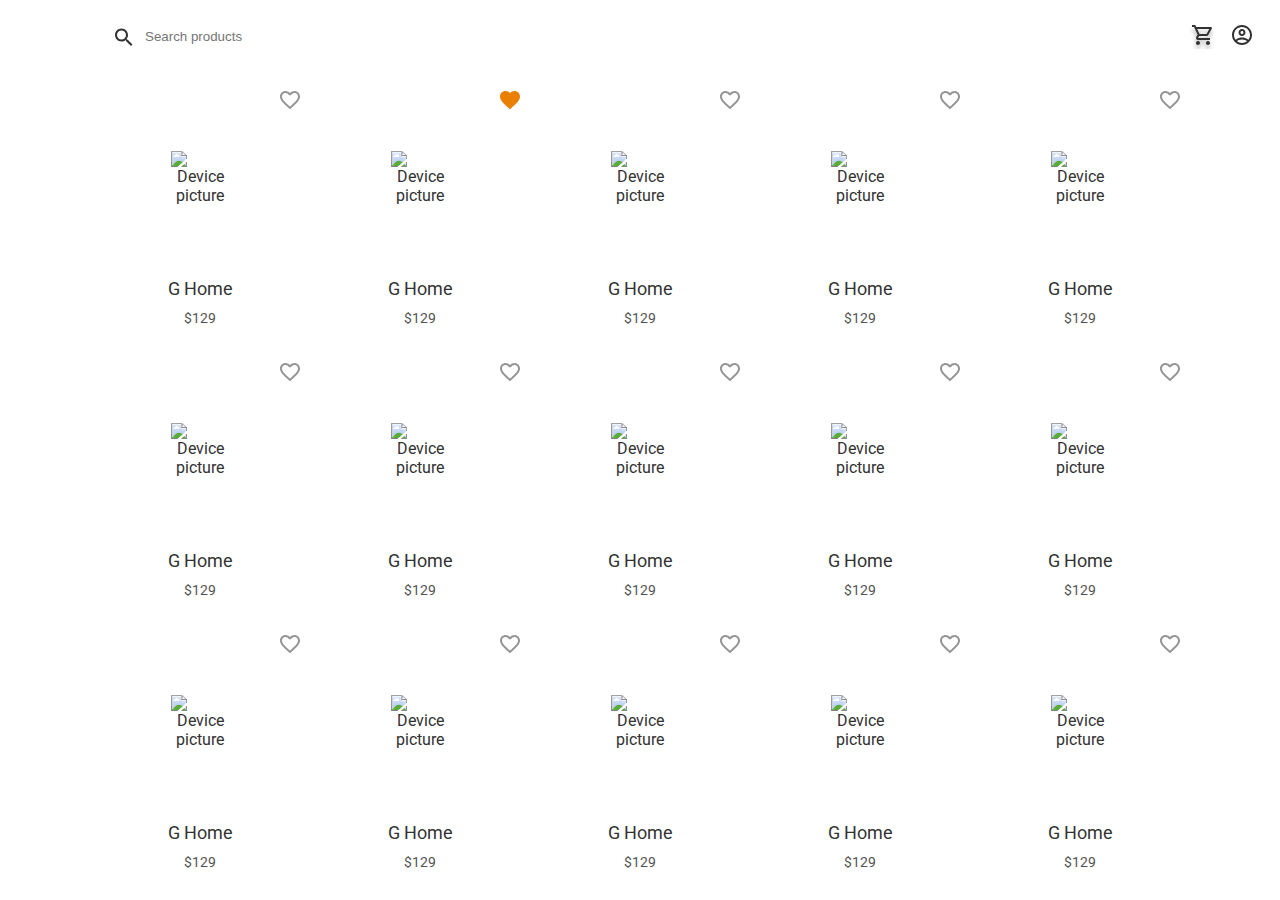
==== index.html @ ffc3e1f5 "first version of hw" ====
<!DOCTYPE html>
<html lang="en">
<head>
    <meta charset="UTF-8">
    <meta http-equiv="X-UA-Compatible" content="IE=edge">
    <meta name="viewport" content="width=device-width, initial-scale=1.0">
    <link rel="stylesheet" href="styles.css">
    <link rel="preconnect" href="https://fonts.gstatic.com">
    <link href="https://fonts.googleapis.com/css2?family=Roboto:ital,wght@0,100;0,300;0,400;0,500;0,700;0,900;1,100;1,300;1,400;1,500;1,700;1,900&display=swap" rel="stylesheet">
    <title>Document</title>
</head>
<body>
    <header class="header">
        <div class="header-item search-item">
            <input type="search" id="search" placeholder="Search products" />
            <svg class="svg-item-icon" width="26" height="26" viewBox="0 0 26 26" xmlns="http://www.w3.org/2000/svg">
                <path d="M16.5 14H15.71L15.43 13.73C16.41 12.59 17 11.11 17 9.5C17 5.91 14.09 3 10.5 3C6.91 3 4 5.91 4 9.5C4 13.09 6.91 16 10.5 16C12.11 16 13.59 15.41 14.73 14.43L15 14.71V15.5L20 20.49L21.49 19L16.5 14ZM10.5 14C8.01 14 6 11.99 6 9.5C6 7.01 8.01 5 10.5 5C12.99 5 15 7.01 15 9.5C15 11.99 12.99 14 10.5 14Z"/>
            </svg>
        </div>
        <div class="header-item">
            <svg class="svg-item" width="26" height="26" viewBox="0 0 26 26" fill="none" xmlns="http://www.w3.org/2000/svg">
                <g filter="url(#filter0_d)">
                <path d="M18.55 13C19.3 13 19.96 12.59 20.3 11.97L23.88 5.48C24.25 4.82 23.77 4 23.01 4H8.21L7.27 2H4V4H6L9.6 11.59L8.25 14.03C7.52 15.37 8.48 17 10 17H22V15H10L11.1 13H18.55ZM9.16 6H21.31L18.55 11H11.53L9.16 6ZM10 18C8.9 18 8.01 18.9 8.01 20C8.01 21.1 8.9 22 10 22C11.1 22 12 21.1 12 20C12 18.9 11.1 18 10 18ZM20 18C18.9 18 18.01 18.9 18.01 20C18.01 21.1 18.9 22 20 22C21.1 22 22 21.1 22 20C22 18.9 21.1 18 20 18Z" fill="#323232"/>
                </g>
                <defs>
                <filter id="filter0_d" x="-1" y="0" width="32" height="32" filterUnits="userSpaceOnUse" color-interpolation-filters="sRGB">
                <feFlood flood-opacity="0" result="BackgroundImageFix"/>
                <feColorMatrix in="SourceAlpha" type="matrix" values="0 0 0 0 0 0 0 0 0 0 0 0 0 0 0 0 0 0 127 0"/>
                <feOffset dy="4"/>
                <feGaussianBlur stdDeviation="2"/>
                <feColorMatrix type="matrix" values="0 0 0 0 0 0 0 0 0 0 0 0 0 0 0 0 0 0 0.25 0"/>
                <feBlend mode="normal" in2="BackgroundImageFix" result="effect1_dropShadow"/>
                <feBlend mode="normal" in="SourceGraphic" in2="effect1_dropShadow" result="shape"/>
                </filter>
                </defs>
            </svg>
            <svg class="svg-item" width="26" height="26" viewBox="0 0 26 26" fill="none" xmlns="http://www.w3.org/2000/svg">
                <path d="M12 2C6.48 2 2 6.48 2 12C2 17.52 6.48 22 12 22C17.52 22 22 17.52 22 12C22 6.48 17.52 2 12 2ZM7.07 18.28C7.5 17.38 10.12 16.5 12 16.5C13.88 16.5 16.51 17.38 16.93 18.28C15.57 19.36 13.86 20 12 20C10.14 20 8.43 19.36 7.07 18.28ZM18.36 16.83C16.93 15.09 13.46 14.5 12 14.5C10.54 14.5 7.07 15.09 5.64 16.83C4.62 15.49 4 13.82 4 12C4 7.59 7.59 4 12 4C16.41 4 20 7.59 20 12C20 13.82 19.38 15.49 18.36 16.83ZM12 6C10.06 6 8.5 7.56 8.5 9.5C8.5 11.44 10.06 13 12 13C13.94 13 15.5 11.44 15.5 9.5C15.5 7.56 13.94 6 12 6ZM12 11C11.17 11 10.5 10.33 10.5 9.5C10.5 8.67 11.17 8 12 8C12.83 8 13.5 8.67 13.5 9.5C13.5 10.33 12.83 11 12 11Z" fill="#323232"/>
            </svg>
        </div>
    </header>
    <div class="catalog">
        <div class="item">
            <div class="svg-catalog">
                <svg width="24" height="24" viewBox="0 0 24 24" fill="none" xmlns="http://www.w3.org/2000/svg">
                    <path d="M16.5 3C14.76 3 13.09 3.81 12 5.09C10.91 3.81 9.24 3 7.5 3C4.42 3 2 5.42 2 8.5C2 12.28 5.4 15.36 10.55 20.04L12 21.35L13.45 20.03C18.6 15.36 22 12.28 22 8.5C22 5.42 19.58 3 16.5 3ZM12.1 18.55L12 18.65L11.9 18.55C7.14 14.24 4 11.39 4 8.5C4 6.5 5.5 5 7.5 5C9.04 5 10.54 5.99 11.07 7.36H12.94C13.46 5.99 14.96 5 16.5 5C18.5 5 20 6.5 20 8.5C20 11.39 16.86 14.24 12.1 18.55Z" fill="#959595"/>
                </svg>
            </div>
            <div class="image">
                <img src="google-home-voice-command-device-amazon-echo-google-assistant-voice-command-device-d33abfc7403668afbd14357605a38f6c.png" alt="Device picture" />
            </div>
            <div class="name">G Home</div>
            <div class="price">$129</div>
        </div>
        <div class="item">
            <div class="svg-catalog">
                <svg width="24" height="24" viewBox="0 0 24 24" fill="none" xmlns="http://www.w3.org/2000/svg">
                    <path d="M12 21.35L10.55 20.03C5.4 15.36 2 12.28 2 8.5C2 5.42 4.42 3 7.5 3C9.24 3 10.91 3.81 12 5.09C13.09 3.81 14.76 3 16.5 3C19.58 3 22 5.42 22 8.5C22 12.28 18.6 15.36 13.45 20.04L12 21.35Z" fill="#E97F03"/>
                </svg>
            </div>
            <div class="image">
                <img src="google-home-voice-command-device-amazon-echo-google-assistant-voice-command-device-d33abfc7403668afbd14357605a38f6c.png" alt="Device picture" />
            </div>
            <div class="name">G Home</div>
            <div class="price">$129</div>
        </div>
        <div class="item">
            <div class="svg-catalog">
                <svg width="24" height="24" viewBox="0 0 24 24" fill="none" xmlns="http://www.w3.org/2000/svg">
                    <path d="M16.5 3C14.76 3 13.09 3.81 12 5.09C10.91 3.81 9.24 3 7.5 3C4.42 3 2 5.42 2 8.5C2 12.28 5.4 15.36 10.55 20.04L12 21.35L13.45 20.03C18.6 15.36 22 12.28 22 8.5C22 5.42 19.58 3 16.5 3ZM12.1 18.55L12 18.65L11.9 18.55C7.14 14.24 4 11.39 4 8.5C4 6.5 5.5 5 7.5 5C9.04 5 10.54 5.99 11.07 7.36H12.94C13.46 5.99 14.96 5 16.5 5C18.5 5 20 6.5 20 8.5C20 11.39 16.86 14.24 12.1 18.55Z" fill="#959595"/>
                </svg>
            </div>
            <div class="image">
                <img src="google-home-voice-command-device-amazon-echo-google-assistant-voice-command-device-d33abfc7403668afbd14357605a38f6c.png" alt="Device picture" />
            </div>
            <div class="name">G Home</div>
            <div class="price">$129</div>
        </div>
        <div class="item">
            <div class="svg-catalog">
                <svg width="24" height="24" viewBox="0 0 24 24" fill="none" xmlns="http://www.w3.org/2000/svg">
                    <path d="M16.5 3C14.76 3 13.09 3.81 12 5.09C10.91 3.81 9.24 3 7.5 3C4.42 3 2 5.42 2 8.5C2 12.28 5.4 15.36 10.55 20.04L12 21.35L13.45 20.03C18.6 15.36 22 12.28 22 8.5C22 5.42 19.58 3 16.5 3ZM12.1 18.55L12 18.65L11.9 18.55C7.14 14.24 4 11.39 4 8.5C4 6.5 5.5 5 7.5 5C9.04 5 10.54 5.99 11.07 7.36H12.94C13.46 5.99 14.96 5 16.5 5C18.5 5 20 6.5 20 8.5C20 11.39 16.86 14.24 12.1 18.55Z" fill="#959595"/>
                </svg>
            </div>
            <div class="image">
                <img src="google-home-voice-command-device-amazon-echo-google-assistant-voice-command-device-d33abfc7403668afbd14357605a38f6c.png" alt="Device picture" />
            </div>
            <div class="name">G Home</div>
            <div class="price">$129</div>
        </div>
        <div class="item">
            <div class="svg-catalog">
                <svg width="24" height="24" viewBox="0 0 24 24" fill="none" xmlns="http://www.w3.org/2000/svg">
                    <path d="M16.5 3C14.76 3 13.09 3.81 12 5.09C10.91 3.81 9.24 3 7.5 3C4.42 3 2 5.42 2 8.5C2 12.28 5.4 15.36 10.55 20.04L12 21.35L13.45 20.03C18.6 15.36 22 12.28 22 8.5C22 5.42 19.58 3 16.5 3ZM12.1 18.55L12 18.65L11.9 18.55C7.14 14.24 4 11.39 4 8.5C4 6.5 5.5 5 7.5 5C9.04 5 10.54 5.99 11.07 7.36H12.94C13.46 5.99 14.96 5 16.5 5C18.5 5 20 6.5 20 8.5C20 11.39 16.86 14.24 12.1 18.55Z" fill="#959595"/>
                </svg>
            </div>
            <div class="image">
                <img src="google-home-voice-command-device-amazon-echo-google-assistant-voice-command-device-d33abfc7403668afbd14357605a38f6c.png" alt="Device picture" />
            </div>
            <div class="name">G Home</div>
            <div class="price">$129</div>
        </div>
        <div class="item">
            <div class="svg-catalog">
                <svg width="24" height="24" viewBox="0 0 24 24" fill="none" xmlns="http://www.w3.org/2000/svg">
                    <path d="M16.5 3C14.76 3 13.09 3.81 12 5.09C10.91 3.81 9.24 3 7.5 3C4.42 3 2 5.42 2 8.5C2 12.28 5.4 15.36 10.55 20.04L12 21.35L13.45 20.03C18.6 15.36 22 12.28 22 8.5C22 5.42 19.58 3 16.5 3ZM12.1 18.55L12 18.65L11.9 18.55C7.14 14.24 4 11.39 4 8.5C4 6.5 5.5 5 7.5 5C9.04 5 10.54 5.99 11.07 7.36H12.94C13.46 5.99 14.96 5 16.5 5C18.5 5 20 6.5 20 8.5C20 11.39 16.86 14.24 12.1 18.55Z" fill="#959595"/>
                </svg>
            </div>
            <div class="image">
                <img src="google-home-voice-command-device-amazon-echo-google-assistant-voice-command-device-d33abfc7403668afbd14357605a38f6c.png" alt="Device picture" />
            </div>
            <div class="name">G Home</div>
            <div class="price">$129</div>
        </div>
        <div class="item">
            <div class="svg-catalog">
                <svg width="24" height="24" viewBox="0 0 24 24" fill="none" xmlns="http://www.w3.org/2000/svg">
                    <path d="M16.5 3C14.76 3 13.09 3.81 12 5.09C10.91 3.81 9.24 3 7.5 3C4.42 3 2 5.42 2 8.5C2 12.28 5.4 15.36 10.55 20.04L12 21.35L13.45 20.03C18.6 15.36 22 12.28 22 8.5C22 5.42 19.58 3 16.5 3ZM12.1 18.55L12 18.65L11.9 18.55C7.14 14.24 4 11.39 4 8.5C4 6.5 5.5 5 7.5 5C9.04 5 10.54 5.99 11.07 7.36H12.94C13.46 5.99 14.96 5 16.5 5C18.5 5 20 6.5 20 8.5C20 11.39 16.86 14.24 12.1 18.55Z" fill="#959595"/>
                </svg>
            </div>
            <div class="image">
                <img src="google-home-voice-command-device-amazon-echo-google-assistant-voice-command-device-d33abfc7403668afbd14357605a38f6c.png" alt="Device picture" />
            </div>
            <div class="name">G Home</div>
            <div class="price">$129</div>
        </div>
        <div class="item">
            <div class="svg-catalog">
                <svg width="24" height="24" viewBox="0 0 24 24" fill="none" xmlns="http://www.w3.org/2000/svg">
                    <path d="M16.5 3C14.76 3 13.09 3.81 12 5.09C10.91 3.81 9.24 3 7.5 3C4.42 3 2 5.42 2 8.5C2 12.28 5.4 15.36 10.55 20.04L12 21.35L13.45 20.03C18.6 15.36 22 12.28 22 8.5C22 5.42 19.58 3 16.5 3ZM12.1 18.55L12 18.65L11.9 18.55C7.14 14.24 4 11.39 4 8.5C4 6.5 5.5 5 7.5 5C9.04 5 10.54 5.99 11.07 7.36H12.94C13.46 5.99 14.96 5 16.5 5C18.5 5 20 6.5 20 8.5C20 11.39 16.86 14.24 12.1 18.55Z" fill="#959595"/>
                </svg>
            </div>
            <div class="image">
                <img src="google-home-voice-command-device-amazon-echo-google-assistant-voice-command-device-d33abfc7403668afbd14357605a38f6c.png" alt="Device picture" />
            </div>
            <div class="name">G Home</div>
            <div class="price">$129</div>
        </div>
        <div class="item">
            <div class="svg-catalog">
                <svg width="24" height="24" viewBox="0 0 24 24" fill="none" xmlns="http://www.w3.org/2000/svg">
                    <path d="M16.5 3C14.76 3 13.09 3.81 12 5.09C10.91 3.81 9.24 3 7.5 3C4.42 3 2 5.42 2 8.5C2 12.28 5.4 15.36 10.55 20.04L12 21.35L13.45 20.03C18.6 15.36 22 12.28 22 8.5C22 5.42 19.58 3 16.5 3ZM12.1 18.55L12 18.65L11.9 18.55C7.14 14.24 4 11.39 4 8.5C4 6.5 5.5 5 7.5 5C9.04 5 10.54 5.99 11.07 7.36H12.94C13.46 5.99 14.96 5 16.5 5C18.5 5 20 6.5 20 8.5C20 11.39 16.86 14.24 12.1 18.55Z" fill="#959595"/>
                </svg>
            </div>
            <div class="image">
                <img src="google-home-voice-command-device-amazon-echo-google-assistant-voice-command-device-d33abfc7403668afbd14357605a38f6c.png" alt="Device picture" />
            </div>
            <div class="name">G Home</div>
            <div class="price">$129</div>
        </div>
        <div class="item">
            <div class="svg-catalog">
                <svg width="24" height="24" viewBox="0 0 24 24" fill="none" xmlns="http://www.w3.org/2000/svg">
                    <path d="M16.5 3C14.76 3 13.09 3.81 12 5.09C10.91 3.81 9.24 3 7.5 3C4.42 3 2 5.42 2 8.5C2 12.28 5.4 15.36 10.55 20.04L12 21.35L13.45 20.03C18.6 15.36 22 12.28 22 8.5C22 5.42 19.58 3 16.5 3ZM12.1 18.55L12 18.65L11.9 18.55C7.14 14.24 4 11.39 4 8.5C4 6.5 5.5 5 7.5 5C9.04 5 10.54 5.99 11.07 7.36H12.94C13.46 5.99 14.96 5 16.5 5C18.5 5 20 6.5 20 8.5C20 11.39 16.86 14.24 12.1 18.55Z" fill="#959595"/>
                </svg>
            </div>
            <div class="image">
                <img src="google-home-voice-command-device-amazon-echo-google-assistant-voice-command-device-d33abfc7403668afbd14357605a38f6c.png" alt="Device picture" />
            </div>
            <div class="name">G Home</div>
            <div class="price">$129</div>
        </div>
        <div class="item">
            <div class="svg-catalog">
                <svg width="24" height="24" viewBox="0 0 24 24" fill="none" xmlns="http://www.w3.org/2000/svg">
                    <path d="M16.5 3C14.76 3 13.09 3.81 12 5.09C10.91 3.81 9.24 3 7.5 3C4.42 3 2 5.42 2 8.5C2 12.28 5.4 15.36 10.55 20.04L12 21.35L13.45 20.03C18.6 15.36 22 12.28 22 8.5C22 5.42 19.58 3 16.5 3ZM12.1 18.55L12 18.65L11.9 18.55C7.14 14.24 4 11.39 4 8.5C4 6.5 5.5 5 7.5 5C9.04 5 10.54 5.99 11.07 7.36H12.94C13.46 5.99 14.96 5 16.5 5C18.5 5 20 6.5 20 8.5C20 11.39 16.86 14.24 12.1 18.55Z" fill="#959595"/>
                </svg>
            </div>
            <div class="image">
                <img src="google-home-voice-command-device-amazon-echo-google-assistant-voice-command-device-d33abfc7403668afbd14357605a38f6c.png" alt="Device picture" />
            </div>
            <div class="name">G Home</div>
            <div class="price">$129</div>
        </div>
        <div class="item">
            <div class="svg-catalog">
                <svg width="24" height="24" viewBox="0 0 24 24" fill="none" xmlns="http://www.w3.org/2000/svg">
                    <path d="M16.5 3C14.76 3 13.09 3.81 12 5.09C10.91 3.81 9.24 3 7.5 3C4.42 3 2 5.42 2 8.5C2 12.28 5.4 15.36 10.55 20.04L12 21.35L13.45 20.03C18.6 15.36 22 12.28 22 8.5C22 5.42 19.58 3 16.5 3ZM12.1 18.55L12 18.65L11.9 18.55C7.14 14.24 4 11.39 4 8.5C4 6.5 5.5 5 7.5 5C9.04 5 10.54 5.99 11.07 7.36H12.94C13.46 5.99 14.96 5 16.5 5C18.5 5 20 6.5 20 8.5C20 11.39 16.86 14.24 12.1 18.55Z" fill="#959595"/>
                </svg>
            </div>
            <div class="image">
                <img src="google-home-voice-command-device-amazon-echo-google-assistant-voice-command-device-d33abfc7403668afbd14357605a38f6c.png" alt="Device picture" />
            </div>
            <div class="name">G Home</div>
            <div class="price">$129</div>
        </div>
        <div class="item">
            <div class="svg-catalog">
                <svg width="24" height="24" viewBox="0 0 24 24" fill="none" xmlns="http://www.w3.org/2000/svg">
                    <path d="M16.5 3C14.76 3 13.09 3.81 12 5.09C10.91 3.81 9.24 3 7.5 3C4.42 3 2 5.42 2 8.5C2 12.28 5.4 15.36 10.55 20.04L12 21.35L13.45 20.03C18.6 15.36 22 12.28 22 8.5C22 5.42 19.58 3 16.5 3ZM12.1 18.55L12 18.65L11.9 18.55C7.14 14.24 4 11.39 4 8.5C4 6.5 5.5 5 7.5 5C9.04 5 10.54 5.99 11.07 7.36H12.94C13.46 5.99 14.96 5 16.5 5C18.5 5 20 6.5 20 8.5C20 11.39 16.86 14.24 12.1 18.55Z" fill="#959595"/>
                </svg>
            </div>
            <div class="image">
                <img src="google-home-voice-command-device-amazon-echo-google-assistant-voice-command-device-d33abfc7403668afbd14357605a38f6c.png" alt="Device picture" />
            </div>
            <div class="name">G Home</div>
            <div class="price">$129</div>
        </div>
        <div class="item">
            <div class="svg-catalog">
                <svg width="24" height="24" viewBox="0 0 24 24" fill="none" xmlns="http://www.w3.org/2000/svg">
                    <path d="M16.5 3C14.76 3 13.09 3.81 12 5.09C10.91 3.81 9.24 3 7.5 3C4.42 3 2 5.42 2 8.5C2 12.28 5.4 15.36 10.55 20.04L12 21.35L13.45 20.03C18.6 15.36 22 12.28 22 8.5C22 5.42 19.58 3 16.5 3ZM12.1 18.55L12 18.65L11.9 18.55C7.14 14.24 4 11.39 4 8.5C4 6.5 5.5 5 7.5 5C9.04 5 10.54 5.99 11.07 7.36H12.94C13.46 5.99 14.96 5 16.5 5C18.5 5 20 6.5 20 8.5C20 11.39 16.86 14.24 12.1 18.55Z" fill="#959595"/>
                </svg>
            </div>
            <div class="image">
                <img src="google-home-voice-command-device-amazon-echo-google-assistant-voice-command-device-d33abfc7403668afbd14357605a38f6c.png" alt="Device picture" />
            </div>
            <div class="name">G Home</div>
            <div class="price">$129</div>
        </div>
        <div class="item">
            <div class="svg-catalog">
                <svg width="24" height="24" viewBox="0 0 24 24" fill="none" xmlns="http://www.w3.org/2000/svg">
                    <path d="M16.5 3C14.76 3 13.09 3.81 12 5.09C10.91 3.81 9.24 3 7.5 3C4.42 3 2 5.42 2 8.5C2 12.28 5.4 15.36 10.55 20.04L12 21.35L13.45 20.03C18.6 15.36 22 12.28 22 8.5C22 5.42 19.58 3 16.5 3ZM12.1 18.55L12 18.65L11.9 18.55C7.14 14.24 4 11.39 4 8.5C4 6.5 5.5 5 7.5 5C9.04 5 10.54 5.99 11.07 7.36H12.94C13.46 5.99 14.96 5 16.5 5C18.5 5 20 6.5 20 8.5C20 11.39 16.86 14.24 12.1 18.55Z" fill="#959595"/>
                </svg>
            </div>
            <div class="image">
                <img src="google-home-voice-command-device-amazon-echo-google-assistant-voice-command-device-d33abfc7403668afbd14357605a38f6c.png" alt="Device picture" />
            </div>
            <div class="name">G Home</div>
            <div class="price">$129</div>
        </div>
    </div>
</body>
</html>
---- styles.css ----
body {
    margin: 0%;
    font-family: 'Roboto', sans-serif;
}

header.header {
    display: flex;
    justify-content: space-between;
    margin: 16px 24px 24px;
}
div.header-item {
    display: flex;
    justify-content: center;
}

div.header-item.search-item {
    justify-content: end;
    width: 300px;
    height: 40px;
}

input#search {
    outline:none;
    border: none;
    padding-left: 8px;
    order: 1
}

.svg-item-icon {
    fill: #323232;
    margin: 7px 0;
    padding: 2.5px 0;
}

input#search:focus, input#search:focus + .svg-item-icon {
    outline:none;
    border-bottom-width: 2px;
    border-bottom-style: solid; 
    border-bottom-color: #E97F03;
    transition: border-bottom-color .2s linear;
    fill: #E97F03;
}

input#search:focus::placeholder {
    color: transparent;
    transition: color .2s linear;
}

svg.svg-item {
    margin: 7px 0;
}
svg.svg-item:nth-child(2) {
    margin: 7px 0 7px 16px;
}

/* MAIN PAGE */

div.catalog {
    display: flex;
    flex-wrap: wrap;
    justify-content: center;
}

div.item {
    flex: 0 0 220px;
    height: 272px;
    color:#323232;
    align-items: center;
    text-align: center;
}

div.svg-catalog {
    display: flex;
    justify-content: flex-end;
    margin: 8px 
}

div.image {
    height: 140px;
    align-items: center;
    display: flex;
    justify-content: center;
}

div.image img {
    width: 59px;
    height: 79px;
}

div.name {
    display: flex;
    justify-content: center;
    align-items: center;
    height: 40px;
    font-size: 18px;
    margin-top: 8px;
}

div.price {
    display: flex;
    justify-content: center;
    align-items: center;
    height: 20px;
    font-size: 14px;
    color: #545454;
    margin-bottom: 24px;
}

div.item:hover {
    background: #F2F2F2;
    box-shadow: 2px 2px 5px rgba(0, 0, 0, 0.15);
    -webkit-border-radius: 10px;
    -moz-border-radius: 10px;
    -o-border-radius: 10px;
    border-radius: 10px;
    transition: background .2s linear;
}

/* DETAIL PAGE */

div.detail {
    display: flex;
    justify-content: center;
}

div.image-detail {
    display: flex;
    align-items: center;
    justify-content: center;
    flex: 0 0 300px;
    height: 300px;
    margin: 0px 24px 0 16px;
    border: 1px solid rgba(0, 0, 0, 0.15)
}

.h-detail {
    margin: 0;
}
span.h-detail {
    font-weight: bold;
    font-size: 18px;
    line-height: 21px;
}

div.price-detail {
    display: flex;
    align-items: center;
    margin: 24px 0;
}
div.price-detail span {
    font-size: 36px;
    line-height: 42px;
    display: flex;
    align-items: center;
    text-align: right;
    color: #E97F03;
}

div.cart {
    display: flex;
}

div.counter {
    display: flex;
    margin: 0 16px;
    height: 40px;
}

div.counter input {
    border: 1px solid rgba(1, 1, 1, 1);
    border-width: 1px 0;
    width: 100px;
    height: 38px;
    padding: 0;
    font-size: 24px;
    line-height: 28px;
    text-align: center;

    color: #000000;
}
div.counter button{
    background:white;
    color: #E97F03;
    border: 1px solid rgba(1, 1, 1, 1);
    width: 40px;
    height: 40px;
    font-size: 24px;
    line-height: 28px;
}

button.cart-btn {
    width: 160px;
    height: 40px;
    background: #E97F03;
    border: none;
    -webkit-border-radius: 10px;
    -moz-border-radius: 10px;
    -o-border-radius: 10px;
    border-radius: 10px;
    font-size: 24px;
    line-height: 28px;
    display: flex;
    align-items: center;
    justify-content: center;

    color: #FFFFFF;
}

div.price-detail svg {
    margin-left: 16px;
}

button.cart-btn:hover {
    background: #E99330;
    box-shadow: 2px 2px 4px rgba(0, 0, 0, 0.25);
    -webkit-border-radius: 10px;
    -moz-border-radius: 10px;
    -o-border-radius: 10px;
    border-radius: 10px;
}

/* МОБИЛЬНЫЕ ВЕРСИИ */

@media (max-width: 457px) {

    div.item {
        flex: 0 0 155px;
    }

    div.detail {
        flex-direction: column;
    }

    div.image-detail {
        margin: 0;
        background: -webkit-gradient(linear, left bottom, left top, from(rgba(0, 0, 0, 0.15)), color-stop(50%, rgba(0, 0, 0, 0)));
        background: -o-linear-gradient(bottom, rgba(0, 0, 0, 0.15) 0%, rgba(0, 0, 0, 0) 50%);
        background: linear-gradient(360deg, rgba(0, 0, 0, 0.15) 0%, rgba(0, 0, 0, 0) 50%);
        border:none;
    }

    div.details {
        margin: 16px 24px;
    }

    div.cart {
        order: 1;
        justify-content: space-between;
        margin: 16px 0;
        width: 457px;
    }
    div.price-detail {
        flex-wrap: wrap;
        justify-content: space-between;
    }

    div.counter input {
        width: 60px;
    }

    div.counter {
        margin: 0px;
    }
    

    /* 
    background: yellow;background: -moz-radial-gradient(ellipse, red, yellow);background: -webkit-radial-gradient(ellipse, red, yellow);background: -ms-radial-gradient(ellipse, red, yellow);background: -o-radial-gradient(ellipse, red, yellow);     */
}
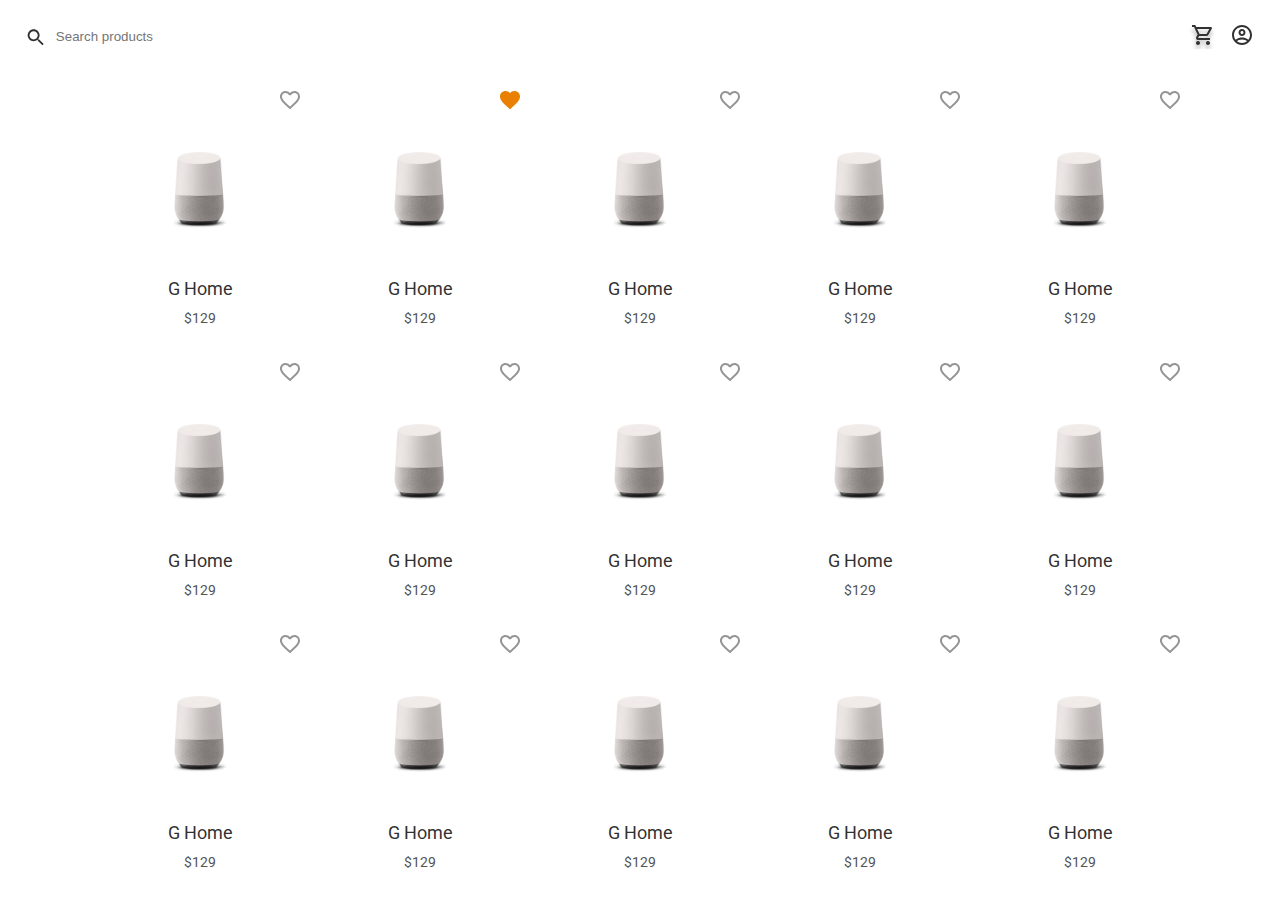
==== commit 5e718299: "fixing" ====
--- a/index.html
+++ b/index.html
@@ -4,15 +4,15 @@
     <meta charset="UTF-8">
     <meta http-equiv="X-UA-Compatible" content="IE=edge">
     <meta name="viewport" content="width=device-width, initial-scale=1.0">
-    <link rel="stylesheet" href="styles.css">
     <link rel="preconnect" href="https://fonts.gstatic.com">
     <link href="https://fonts.googleapis.com/css2?family=Roboto:ital,wght@0,100;0,300;0,400;0,500;0,700;0,900;1,100;1,300;1,400;1,500;1,700;1,900&display=swap" rel="stylesheet">
-    <title>Document</title>
+    <link rel="stylesheet" href="styles.css">
+    <title>Main Page</title>
 </head>
 <body>
     <header class="header">
         <div class="header-item search-item">
-            <input type="search" id="search" placeholder="Search products" />
+            <input type="search" class="inp-search" placeholder="Search products" />
             <svg class="svg-item-icon" width="26" height="26" viewBox="0 0 26 26" xmlns="http://www.w3.org/2000/svg">
                 <path d="M16.5 14H15.71L15.43 13.73C16.41 12.59 17 11.11 17 9.5C17 5.91 14.09 3 10.5 3C6.91 3 4 5.91 4 9.5C4 13.09 6.91 16 10.5 16C12.11 16 13.59 15.41 14.73 14.43L15 14.71V15.5L20 20.49L21.49 19L16.5 14ZM10.5 14C8.01 14 6 11.99 6 9.5C6 7.01 8.01 5 10.5 5C12.99 5 15 7.01 15 9.5C15 11.99 12.99 14 10.5 14Z"/>
             </svg>
--- a/styles.css
+++ b/styles.css
@@ -19,7 +19,8 @@
     height: 40px;
 }
 
-input#search {
+input.inp-search {
+    width: inherit;
     outline:none;
     border: none;
     padding-left: 8px;
@@ -32,16 +33,17 @@
     padding: 2.5px 0;
 }
 
-input#search:focus, input#search:focus + .svg-item-icon {
+input.inp-search:focus, input.inp-search:focus + .svg-item-icon {
     outline:none;
     border-bottom-width: 2px;
     border-bottom-style: solid; 
     border-bottom-color: #E97F03;
     transition: border-bottom-color .2s linear;
     fill: #E97F03;
-}
-
-input#search:focus::placeholder {
+    transition: fill .2s linear;
+}
+
+input.inp-search:focus::placeholder {
     color: transparent;
     transition: color .2s linear;
 }
@@ -83,8 +85,7 @@
 }
 
 div.image img {
-    width: 59px;
-    height: 79px;
+    max-width: 26%;
 }
 
 div.name {
@@ -167,7 +168,7 @@
 }
 
 div.counter input {
-    border: 1px solid rgba(1, 1, 1, 1);
+    border: 1px solid #323232;
     border-width: 1px 0;
     width: 100px;
     height: 38px;
@@ -181,7 +182,7 @@
 div.counter button{
     background:white;
     color: #E97F03;
-    border: 1px solid rgba(1, 1, 1, 1);
+    border: 1px solid #323232;
     width: 40px;
     height: 40px;
     font-size: 24px;
@@ -217,16 +218,37 @@
     -moz-border-radius: 10px;
     -o-border-radius: 10px;
     border-radius: 10px;
+    transition: background .2s linear;
 }
 
 /* МОБИЛЬНЫЕ ВЕРСИИ */
 
-@media (max-width: 457px) {
-
-    div.item {
-        flex: 0 0 155px;
-    }
-
+@media (max-width: 850px) {
+    div.details {
+        margin: 16px 24px;
+    }
+
+    div.cart {
+        order: 1;
+        justify-content: space-between;
+        margin: 16px 0;
+        width: 100%;
+    }
+    div.price-detail {
+        flex-wrap: wrap;
+        justify-content: space-between;
+    }
+
+    div.counter input {
+        width: 60px;
+    }
+
+    div.counter {
+        margin: 0px;
+    }
+}
+
+@media (max-width: 700px) {
     div.detail {
         flex-direction: column;
     }
@@ -238,31 +260,14 @@
         background: linear-gradient(360deg, rgba(0, 0, 0, 0.15) 0%, rgba(0, 0, 0, 0) 50%);
         border:none;
     }
-
-    div.details {
-        margin: 16px 24px;
-    }
-
-    div.cart {
-        order: 1;
-        justify-content: space-between;
-        margin: 16px 0;
-        width: 457px;
-    }
-    div.price-detail {
-        flex-wrap: wrap;
-        justify-content: space-between;
-    }
-
-    div.counter input {
-        width: 60px;
-    }
-
-    div.counter {
-        margin: 0px;
-    }
-    
-
-    /* 
-    background: yellow;background: -moz-radial-gradient(ellipse, red, yellow);background: -webkit-radial-gradient(ellipse, red, yellow);background: -ms-radial-gradient(ellipse, red, yellow);background: -o-radial-gradient(ellipse, red, yellow);     */
-}+}
+
+@media (max-width: 457px) {
+    div.header-item.search-item {
+        width: 200px;
+    }
+
+    div.item {
+        flex: 0 0 155px;
+    }
+}
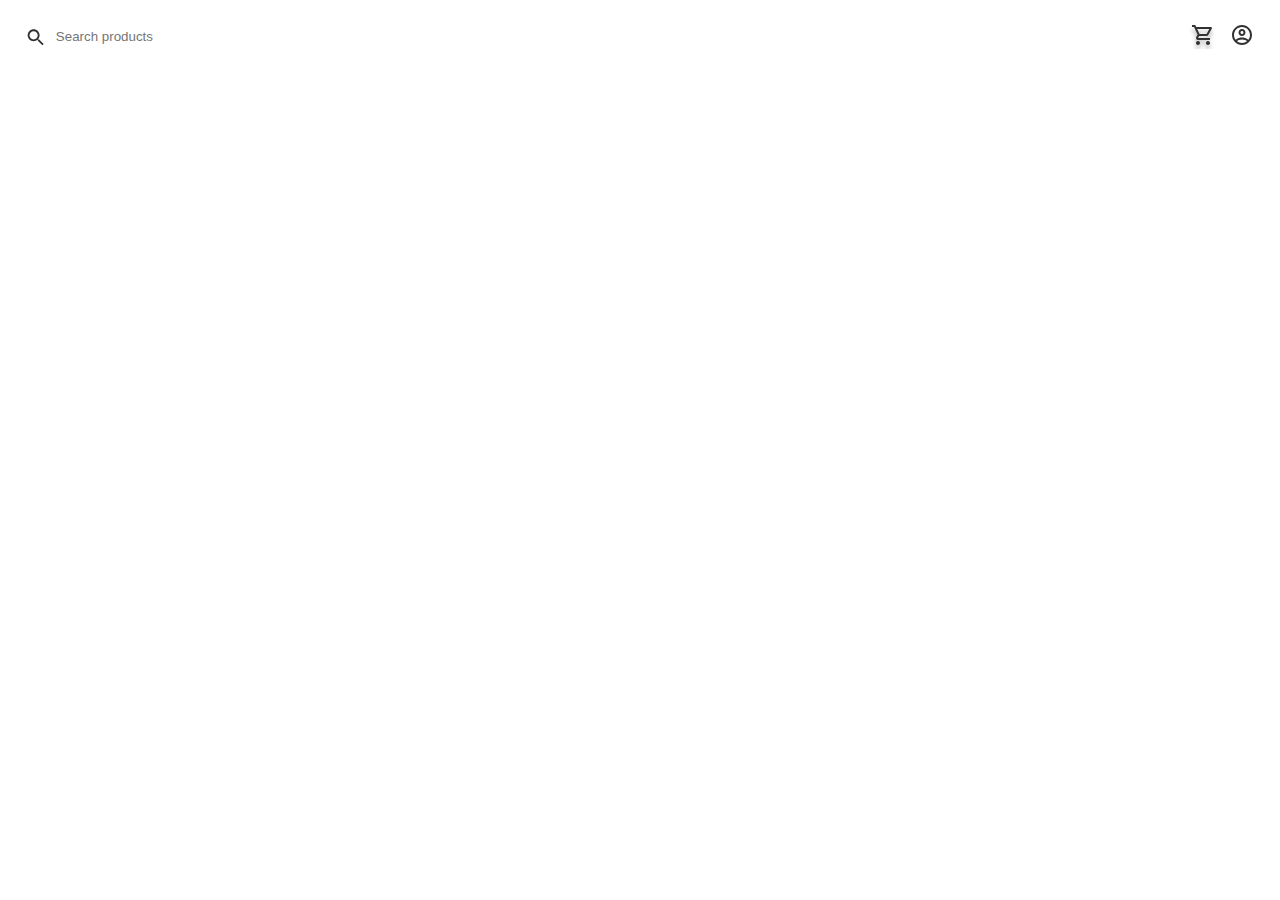
==== commit 4c86f6fb: "Add dinamic functionality and search" ====
--- a/index.html
+++ b/index.html
@@ -7,12 +7,13 @@
     <link rel="preconnect" href="https://fonts.gstatic.com">
     <link href="https://fonts.googleapis.com/css2?family=Roboto:ital,wght@0,100;0,300;0,400;0,500;0,700;0,900;1,100;1,300;1,400;1,500;1,700;1,900&display=swap" rel="stylesheet">
     <link rel="stylesheet" href="styles.css">
+    
     <title>Main Page</title>
 </head>
 <body>
     <header class="header">
         <div class="header-item search-item">
-            <input type="search" class="inp-search" placeholder="Search products" />
+            <input id="search-input" type="search" class="inp-search" placeholder="Search products" />
             <svg class="svg-item-icon" width="26" height="26" viewBox="0 0 26 26" xmlns="http://www.w3.org/2000/svg">
                 <path d="M16.5 14H15.71L15.43 13.73C16.41 12.59 17 11.11 17 9.5C17 5.91 14.09 3 10.5 3C6.91 3 4 5.91 4 9.5C4 13.09 6.91 16 10.5 16C12.11 16 13.59 15.41 14.73 14.43L15 14.71V15.5L20 20.49L21.49 19L16.5 14ZM10.5 14C8.01 14 6 11.99 6 9.5C6 7.01 8.01 5 10.5 5C12.99 5 15 7.01 15 9.5C15 11.99 12.99 14 10.5 14Z"/>
             </svg>
@@ -39,187 +40,10 @@
             </svg>
         </div>
     </header>
-    <div class="catalog">
-        <div class="item">
-            <div class="svg-catalog">
-                <svg width="24" height="24" viewBox="0 0 24 24" fill="none" xmlns="http://www.w3.org/2000/svg">
-                    <path d="M16.5 3C14.76 3 13.09 3.81 12 5.09C10.91 3.81 9.24 3 7.5 3C4.42 3 2 5.42 2 8.5C2 12.28 5.4 15.36 10.55 20.04L12 21.35L13.45 20.03C18.6 15.36 22 12.28 22 8.5C22 5.42 19.58 3 16.5 3ZM12.1 18.55L12 18.65L11.9 18.55C7.14 14.24 4 11.39 4 8.5C4 6.5 5.5 5 7.5 5C9.04 5 10.54 5.99 11.07 7.36H12.94C13.46 5.99 14.96 5 16.5 5C18.5 5 20 6.5 20 8.5C20 11.39 16.86 14.24 12.1 18.55Z" fill="#959595"/>
-                </svg>
-            </div>
-            <div class="image">
-                <img src="google-home-voice-command-device-amazon-echo-google-assistant-voice-command-device-d33abfc7403668afbd14357605a38f6c.png" alt="Device picture" />
-            </div>
-            <div class="name">G Home</div>
-            <div class="price">$129</div>
-        </div>
-        <div class="item">
-            <div class="svg-catalog">
-                <svg width="24" height="24" viewBox="0 0 24 24" fill="none" xmlns="http://www.w3.org/2000/svg">
-                    <path d="M12 21.35L10.55 20.03C5.4 15.36 2 12.28 2 8.5C2 5.42 4.42 3 7.5 3C9.24 3 10.91 3.81 12 5.09C13.09 3.81 14.76 3 16.5 3C19.58 3 22 5.42 22 8.5C22 12.28 18.6 15.36 13.45 20.04L12 21.35Z" fill="#E97F03"/>
-                </svg>
-            </div>
-            <div class="image">
-                <img src="google-home-voice-command-device-amazon-echo-google-assistant-voice-command-device-d33abfc7403668afbd14357605a38f6c.png" alt="Device picture" />
-            </div>
-            <div class="name">G Home</div>
-            <div class="price">$129</div>
-        </div>
-        <div class="item">
-            <div class="svg-catalog">
-                <svg width="24" height="24" viewBox="0 0 24 24" fill="none" xmlns="http://www.w3.org/2000/svg">
-                    <path d="M16.5 3C14.76 3 13.09 3.81 12 5.09C10.91 3.81 9.24 3 7.5 3C4.42 3 2 5.42 2 8.5C2 12.28 5.4 15.36 10.55 20.04L12 21.35L13.45 20.03C18.6 15.36 22 12.28 22 8.5C22 5.42 19.58 3 16.5 3ZM12.1 18.55L12 18.65L11.9 18.55C7.14 14.24 4 11.39 4 8.5C4 6.5 5.5 5 7.5 5C9.04 5 10.54 5.99 11.07 7.36H12.94C13.46 5.99 14.96 5 16.5 5C18.5 5 20 6.5 20 8.5C20 11.39 16.86 14.24 12.1 18.55Z" fill="#959595"/>
-                </svg>
-            </div>
-            <div class="image">
-                <img src="google-home-voice-command-device-amazon-echo-google-assistant-voice-command-device-d33abfc7403668afbd14357605a38f6c.png" alt="Device picture" />
-            </div>
-            <div class="name">G Home</div>
-            <div class="price">$129</div>
-        </div>
-        <div class="item">
-            <div class="svg-catalog">
-                <svg width="24" height="24" viewBox="0 0 24 24" fill="none" xmlns="http://www.w3.org/2000/svg">
-                    <path d="M16.5 3C14.76 3 13.09 3.81 12 5.09C10.91 3.81 9.24 3 7.5 3C4.42 3 2 5.42 2 8.5C2 12.28 5.4 15.36 10.55 20.04L12 21.35L13.45 20.03C18.6 15.36 22 12.28 22 8.5C22 5.42 19.58 3 16.5 3ZM12.1 18.55L12 18.65L11.9 18.55C7.14 14.24 4 11.39 4 8.5C4 6.5 5.5 5 7.5 5C9.04 5 10.54 5.99 11.07 7.36H12.94C13.46 5.99 14.96 5 16.5 5C18.5 5 20 6.5 20 8.5C20 11.39 16.86 14.24 12.1 18.55Z" fill="#959595"/>
-                </svg>
-            </div>
-            <div class="image">
-                <img src="google-home-voice-command-device-amazon-echo-google-assistant-voice-command-device-d33abfc7403668afbd14357605a38f6c.png" alt="Device picture" />
-            </div>
-            <div class="name">G Home</div>
-            <div class="price">$129</div>
-        </div>
-        <div class="item">
-            <div class="svg-catalog">
-                <svg width="24" height="24" viewBox="0 0 24 24" fill="none" xmlns="http://www.w3.org/2000/svg">
-                    <path d="M16.5 3C14.76 3 13.09 3.81 12 5.09C10.91 3.81 9.24 3 7.5 3C4.42 3 2 5.42 2 8.5C2 12.28 5.4 15.36 10.55 20.04L12 21.35L13.45 20.03C18.6 15.36 22 12.28 22 8.5C22 5.42 19.58 3 16.5 3ZM12.1 18.55L12 18.65L11.9 18.55C7.14 14.24 4 11.39 4 8.5C4 6.5 5.5 5 7.5 5C9.04 5 10.54 5.99 11.07 7.36H12.94C13.46 5.99 14.96 5 16.5 5C18.5 5 20 6.5 20 8.5C20 11.39 16.86 14.24 12.1 18.55Z" fill="#959595"/>
-                </svg>
-            </div>
-            <div class="image">
-                <img src="google-home-voice-command-device-amazon-echo-google-assistant-voice-command-device-d33abfc7403668afbd14357605a38f6c.png" alt="Device picture" />
-            </div>
-            <div class="name">G Home</div>
-            <div class="price">$129</div>
-        </div>
-        <div class="item">
-            <div class="svg-catalog">
-                <svg width="24" height="24" viewBox="0 0 24 24" fill="none" xmlns="http://www.w3.org/2000/svg">
-                    <path d="M16.5 3C14.76 3 13.09 3.81 12 5.09C10.91 3.81 9.24 3 7.5 3C4.42 3 2 5.42 2 8.5C2 12.28 5.4 15.36 10.55 20.04L12 21.35L13.45 20.03C18.6 15.36 22 12.28 22 8.5C22 5.42 19.58 3 16.5 3ZM12.1 18.55L12 18.65L11.9 18.55C7.14 14.24 4 11.39 4 8.5C4 6.5 5.5 5 7.5 5C9.04 5 10.54 5.99 11.07 7.36H12.94C13.46 5.99 14.96 5 16.5 5C18.5 5 20 6.5 20 8.5C20 11.39 16.86 14.24 12.1 18.55Z" fill="#959595"/>
-                </svg>
-            </div>
-            <div class="image">
-                <img src="google-home-voice-command-device-amazon-echo-google-assistant-voice-command-device-d33abfc7403668afbd14357605a38f6c.png" alt="Device picture" />
-            </div>
-            <div class="name">G Home</div>
-            <div class="price">$129</div>
-        </div>
-        <div class="item">
-            <div class="svg-catalog">
-                <svg width="24" height="24" viewBox="0 0 24 24" fill="none" xmlns="http://www.w3.org/2000/svg">
-                    <path d="M16.5 3C14.76 3 13.09 3.81 12 5.09C10.91 3.81 9.24 3 7.5 3C4.42 3 2 5.42 2 8.5C2 12.28 5.4 15.36 10.55 20.04L12 21.35L13.45 20.03C18.6 15.36 22 12.28 22 8.5C22 5.42 19.58 3 16.5 3ZM12.1 18.55L12 18.65L11.9 18.55C7.14 14.24 4 11.39 4 8.5C4 6.5 5.5 5 7.5 5C9.04 5 10.54 5.99 11.07 7.36H12.94C13.46 5.99 14.96 5 16.5 5C18.5 5 20 6.5 20 8.5C20 11.39 16.86 14.24 12.1 18.55Z" fill="#959595"/>
-                </svg>
-            </div>
-            <div class="image">
-                <img src="google-home-voice-command-device-amazon-echo-google-assistant-voice-command-device-d33abfc7403668afbd14357605a38f6c.png" alt="Device picture" />
-            </div>
-            <div class="name">G Home</div>
-            <div class="price">$129</div>
-        </div>
-        <div class="item">
-            <div class="svg-catalog">
-                <svg width="24" height="24" viewBox="0 0 24 24" fill="none" xmlns="http://www.w3.org/2000/svg">
-                    <path d="M16.5 3C14.76 3 13.09 3.81 12 5.09C10.91 3.81 9.24 3 7.5 3C4.42 3 2 5.42 2 8.5C2 12.28 5.4 15.36 10.55 20.04L12 21.35L13.45 20.03C18.6 15.36 22 12.28 22 8.5C22 5.42 19.58 3 16.5 3ZM12.1 18.55L12 18.65L11.9 18.55C7.14 14.24 4 11.39 4 8.5C4 6.5 5.5 5 7.5 5C9.04 5 10.54 5.99 11.07 7.36H12.94C13.46 5.99 14.96 5 16.5 5C18.5 5 20 6.5 20 8.5C20 11.39 16.86 14.24 12.1 18.55Z" fill="#959595"/>
-                </svg>
-            </div>
-            <div class="image">
-                <img src="google-home-voice-command-device-amazon-echo-google-assistant-voice-command-device-d33abfc7403668afbd14357605a38f6c.png" alt="Device picture" />
-            </div>
-            <div class="name">G Home</div>
-            <div class="price">$129</div>
-        </div>
-        <div class="item">
-            <div class="svg-catalog">
-                <svg width="24" height="24" viewBox="0 0 24 24" fill="none" xmlns="http://www.w3.org/2000/svg">
-                    <path d="M16.5 3C14.76 3 13.09 3.81 12 5.09C10.91 3.81 9.24 3 7.5 3C4.42 3 2 5.42 2 8.5C2 12.28 5.4 15.36 10.55 20.04L12 21.35L13.45 20.03C18.6 15.36 22 12.28 22 8.5C22 5.42 19.58 3 16.5 3ZM12.1 18.55L12 18.65L11.9 18.55C7.14 14.24 4 11.39 4 8.5C4 6.5 5.5 5 7.5 5C9.04 5 10.54 5.99 11.07 7.36H12.94C13.46 5.99 14.96 5 16.5 5C18.5 5 20 6.5 20 8.5C20 11.39 16.86 14.24 12.1 18.55Z" fill="#959595"/>
-                </svg>
-            </div>
-            <div class="image">
-                <img src="google-home-voice-command-device-amazon-echo-google-assistant-voice-command-device-d33abfc7403668afbd14357605a38f6c.png" alt="Device picture" />
-            </div>
-            <div class="name">G Home</div>
-            <div class="price">$129</div>
-        </div>
-        <div class="item">
-            <div class="svg-catalog">
-                <svg width="24" height="24" viewBox="0 0 24 24" fill="none" xmlns="http://www.w3.org/2000/svg">
-                    <path d="M16.5 3C14.76 3 13.09 3.81 12 5.09C10.91 3.81 9.24 3 7.5 3C4.42 3 2 5.42 2 8.5C2 12.28 5.4 15.36 10.55 20.04L12 21.35L13.45 20.03C18.6 15.36 22 12.28 22 8.5C22 5.42 19.58 3 16.5 3ZM12.1 18.55L12 18.65L11.9 18.55C7.14 14.24 4 11.39 4 8.5C4 6.5 5.5 5 7.5 5C9.04 5 10.54 5.99 11.07 7.36H12.94C13.46 5.99 14.96 5 16.5 5C18.5 5 20 6.5 20 8.5C20 11.39 16.86 14.24 12.1 18.55Z" fill="#959595"/>
-                </svg>
-            </div>
-            <div class="image">
-                <img src="google-home-voice-command-device-amazon-echo-google-assistant-voice-command-device-d33abfc7403668afbd14357605a38f6c.png" alt="Device picture" />
-            </div>
-            <div class="name">G Home</div>
-            <div class="price">$129</div>
-        </div>
-        <div class="item">
-            <div class="svg-catalog">
-                <svg width="24" height="24" viewBox="0 0 24 24" fill="none" xmlns="http://www.w3.org/2000/svg">
-                    <path d="M16.5 3C14.76 3 13.09 3.81 12 5.09C10.91 3.81 9.24 3 7.5 3C4.42 3 2 5.42 2 8.5C2 12.28 5.4 15.36 10.55 20.04L12 21.35L13.45 20.03C18.6 15.36 22 12.28 22 8.5C22 5.42 19.58 3 16.5 3ZM12.1 18.55L12 18.65L11.9 18.55C7.14 14.24 4 11.39 4 8.5C4 6.5 5.5 5 7.5 5C9.04 5 10.54 5.99 11.07 7.36H12.94C13.46 5.99 14.96 5 16.5 5C18.5 5 20 6.5 20 8.5C20 11.39 16.86 14.24 12.1 18.55Z" fill="#959595"/>
-                </svg>
-            </div>
-            <div class="image">
-                <img src="google-home-voice-command-device-amazon-echo-google-assistant-voice-command-device-d33abfc7403668afbd14357605a38f6c.png" alt="Device picture" />
-            </div>
-            <div class="name">G Home</div>
-            <div class="price">$129</div>
-        </div>
-        <div class="item">
-            <div class="svg-catalog">
-                <svg width="24" height="24" viewBox="0 0 24 24" fill="none" xmlns="http://www.w3.org/2000/svg">
-                    <path d="M16.5 3C14.76 3 13.09 3.81 12 5.09C10.91 3.81 9.24 3 7.5 3C4.42 3 2 5.42 2 8.5C2 12.28 5.4 15.36 10.55 20.04L12 21.35L13.45 20.03C18.6 15.36 22 12.28 22 8.5C22 5.42 19.58 3 16.5 3ZM12.1 18.55L12 18.65L11.9 18.55C7.14 14.24 4 11.39 4 8.5C4 6.5 5.5 5 7.5 5C9.04 5 10.54 5.99 11.07 7.36H12.94C13.46 5.99 14.96 5 16.5 5C18.5 5 20 6.5 20 8.5C20 11.39 16.86 14.24 12.1 18.55Z" fill="#959595"/>
-                </svg>
-            </div>
-            <div class="image">
-                <img src="google-home-voice-command-device-amazon-echo-google-assistant-voice-command-device-d33abfc7403668afbd14357605a38f6c.png" alt="Device picture" />
-            </div>
-            <div class="name">G Home</div>
-            <div class="price">$129</div>
-        </div>
-        <div class="item">
-            <div class="svg-catalog">
-                <svg width="24" height="24" viewBox="0 0 24 24" fill="none" xmlns="http://www.w3.org/2000/svg">
-                    <path d="M16.5 3C14.76 3 13.09 3.81 12 5.09C10.91 3.81 9.24 3 7.5 3C4.42 3 2 5.42 2 8.5C2 12.28 5.4 15.36 10.55 20.04L12 21.35L13.45 20.03C18.6 15.36 22 12.28 22 8.5C22 5.42 19.58 3 16.5 3ZM12.1 18.55L12 18.65L11.9 18.55C7.14 14.24 4 11.39 4 8.5C4 6.5 5.5 5 7.5 5C9.04 5 10.54 5.99 11.07 7.36H12.94C13.46 5.99 14.96 5 16.5 5C18.5 5 20 6.5 20 8.5C20 11.39 16.86 14.24 12.1 18.55Z" fill="#959595"/>
-                </svg>
-            </div>
-            <div class="image">
-                <img src="google-home-voice-command-device-amazon-echo-google-assistant-voice-command-device-d33abfc7403668afbd14357605a38f6c.png" alt="Device picture" />
-            </div>
-            <div class="name">G Home</div>
-            <div class="price">$129</div>
-        </div>
-        <div class="item">
-            <div class="svg-catalog">
-                <svg width="24" height="24" viewBox="0 0 24 24" fill="none" xmlns="http://www.w3.org/2000/svg">
-                    <path d="M16.5 3C14.76 3 13.09 3.81 12 5.09C10.91 3.81 9.24 3 7.5 3C4.42 3 2 5.42 2 8.5C2 12.28 5.4 15.36 10.55 20.04L12 21.35L13.45 20.03C18.6 15.36 22 12.28 22 8.5C22 5.42 19.58 3 16.5 3ZM12.1 18.55L12 18.65L11.9 18.55C7.14 14.24 4 11.39 4 8.5C4 6.5 5.5 5 7.5 5C9.04 5 10.54 5.99 11.07 7.36H12.94C13.46 5.99 14.96 5 16.5 5C18.5 5 20 6.5 20 8.5C20 11.39 16.86 14.24 12.1 18.55Z" fill="#959595"/>
-                </svg>
-            </div>
-            <div class="image">
-                <img src="google-home-voice-command-device-amazon-echo-google-assistant-voice-command-device-d33abfc7403668afbd14357605a38f6c.png" alt="Device picture" />
-            </div>
-            <div class="name">G Home</div>
-            <div class="price">$129</div>
-        </div>
-        <div class="item">
-            <div class="svg-catalog">
-                <svg width="24" height="24" viewBox="0 0 24 24" fill="none" xmlns="http://www.w3.org/2000/svg">
-                    <path d="M16.5 3C14.76 3 13.09 3.81 12 5.09C10.91 3.81 9.24 3 7.5 3C4.42 3 2 5.42 2 8.5C2 12.28 5.4 15.36 10.55 20.04L12 21.35L13.45 20.03C18.6 15.36 22 12.28 22 8.5C22 5.42 19.58 3 16.5 3ZM12.1 18.55L12 18.65L11.9 18.55C7.14 14.24 4 11.39 4 8.5C4 6.5 5.5 5 7.5 5C9.04 5 10.54 5.99 11.07 7.36H12.94C13.46 5.99 14.96 5 16.5 5C18.5 5 20 6.5 20 8.5C20 11.39 16.86 14.24 12.1 18.55Z" fill="#959595"/>
-                </svg>
-            </div>
-            <div class="image">
-                <img src="google-home-voice-command-device-amazon-echo-google-assistant-voice-command-device-d33abfc7403668afbd14357605a38f6c.png" alt="Device picture" />
-            </div>
-            <div class="name">G Home</div>
-            <div class="price">$129</div>
-        </div>
-    </div>
+    <div id="list-catalog" class="catalog"></div>
+
+    <script src="api.js"></script>
+    <script src="list_page.js"></script>
+    <script src="search.js"></script>
 </body>
 </html>--- a/styles.css
+++ b/styles.css
@@ -24,13 +24,18 @@
     outline:none;
     border: none;
     padding-left: 8px;
-    order: 1
+    order: 1;
+    transition: border-bottom-color .2s linear;
 }
 
 .svg-item-icon {
     fill: #323232;
     margin: 7px 0;
     padding: 2.5px 0;
+    transition-property: border-bottom-color, fill;
+    transition-duration: .2s;
+    transition-timing-function: linear;
+
 }
 
 input.inp-search:focus, input.inp-search:focus + .svg-item-icon {
@@ -38,14 +43,15 @@
     border-bottom-width: 2px;
     border-bottom-style: solid; 
     border-bottom-color: #E97F03;
-    transition: border-bottom-color .2s linear;
     fill: #E97F03;
-    transition: fill .2s linear;
+}
+
+input.inp-search::placeholder {
+    transition: color .2s linear;
 }
 
 input.inp-search:focus::placeholder {
     color: transparent;
-    transition: color .2s linear;
 }
 
 svg.svg-item {
@@ -69,6 +75,7 @@
     color:#323232;
     align-items: center;
     text-align: center;
+    transition: background .2s linear;
 }
 
 div.svg-catalog {
@@ -82,10 +89,6 @@
     align-items: center;
     display: flex;
     justify-content: center;
-}
-
-div.image img {
-    max-width: 26%;
 }
 
 div.name {
@@ -114,7 +117,6 @@
     -moz-border-radius: 10px;
     -o-border-radius: 10px;
     border-radius: 10px;
-    transition: background .2s linear;
 }
 
 /* DETAIL PAGE */
@@ -205,6 +207,7 @@
     justify-content: center;
 
     color: #FFFFFF;
+    transition: background .2s linear;
 }
 
 div.price-detail svg {
@@ -218,7 +221,6 @@
     -moz-border-radius: 10px;
     -o-border-radius: 10px;
     border-radius: 10px;
-    transition: background .2s linear;
 }
 
 /* МОБИЛЬНЫЕ ВЕРСИИ */
